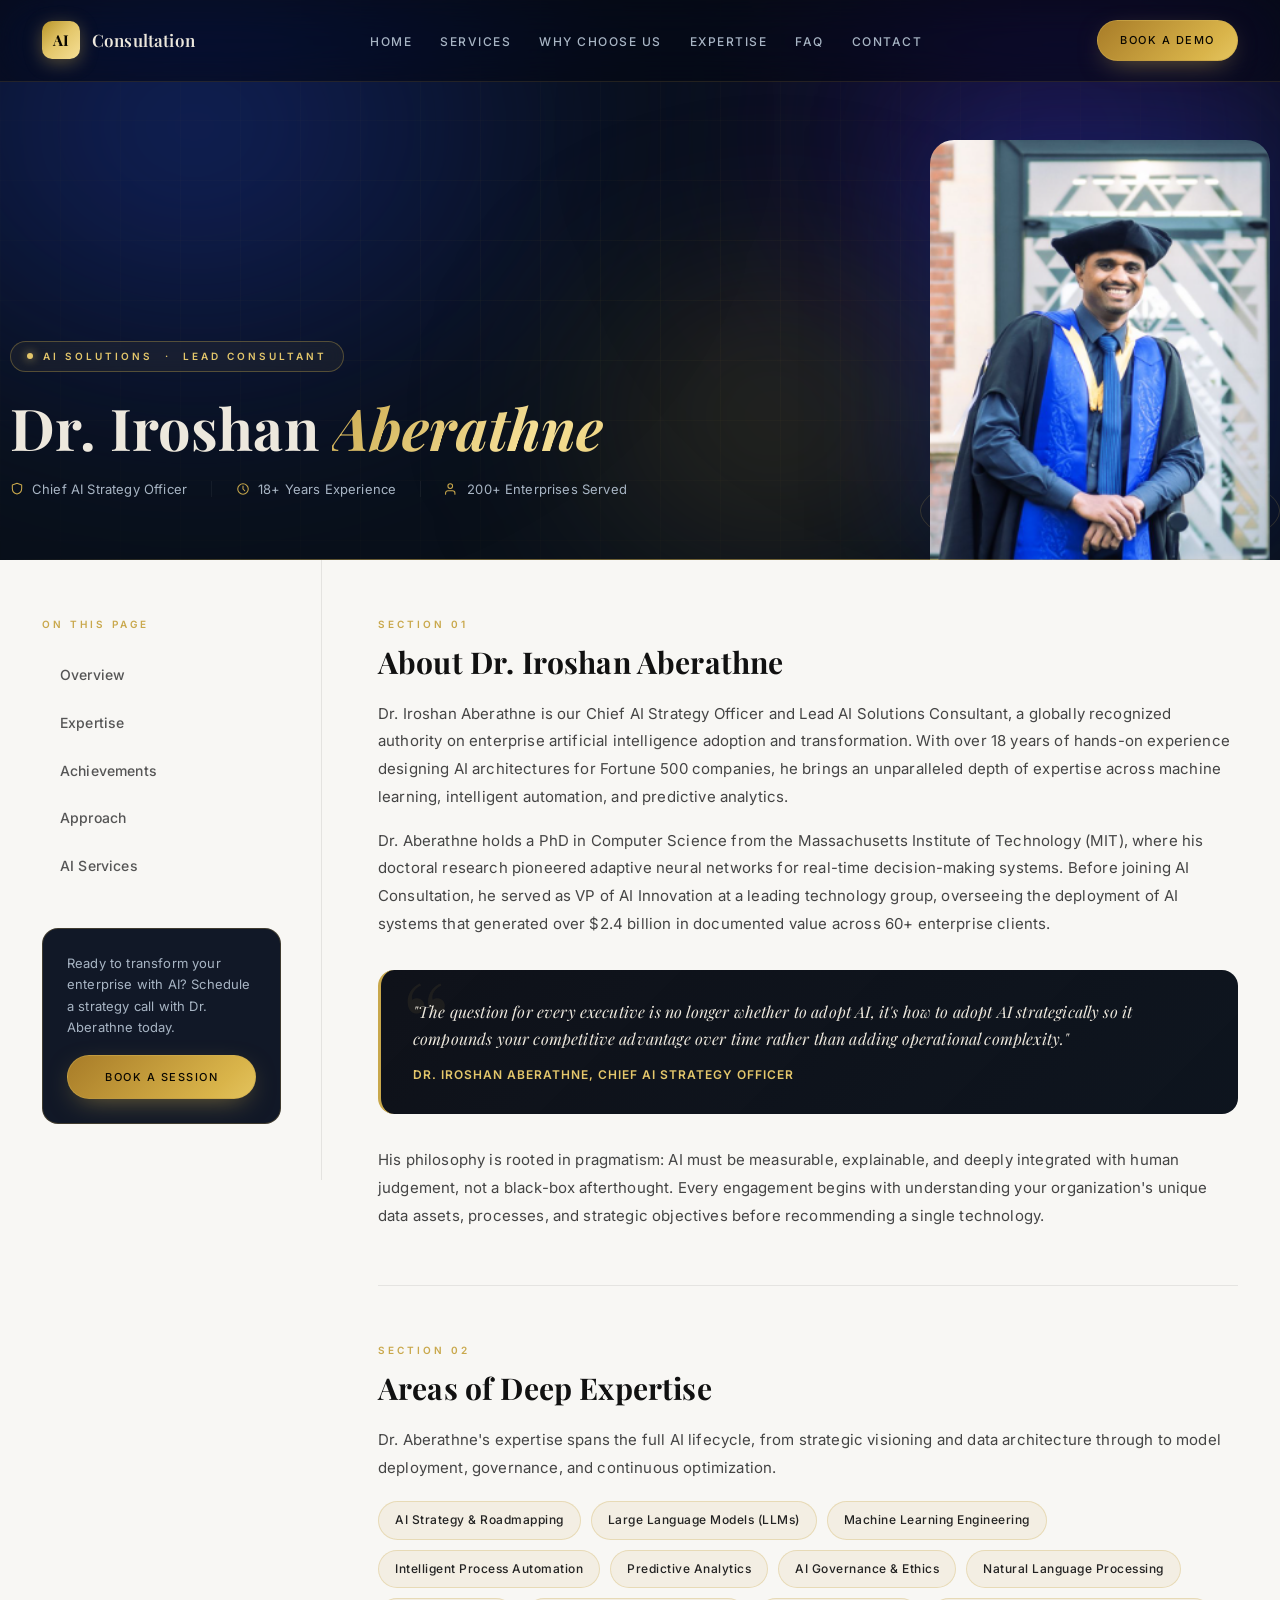
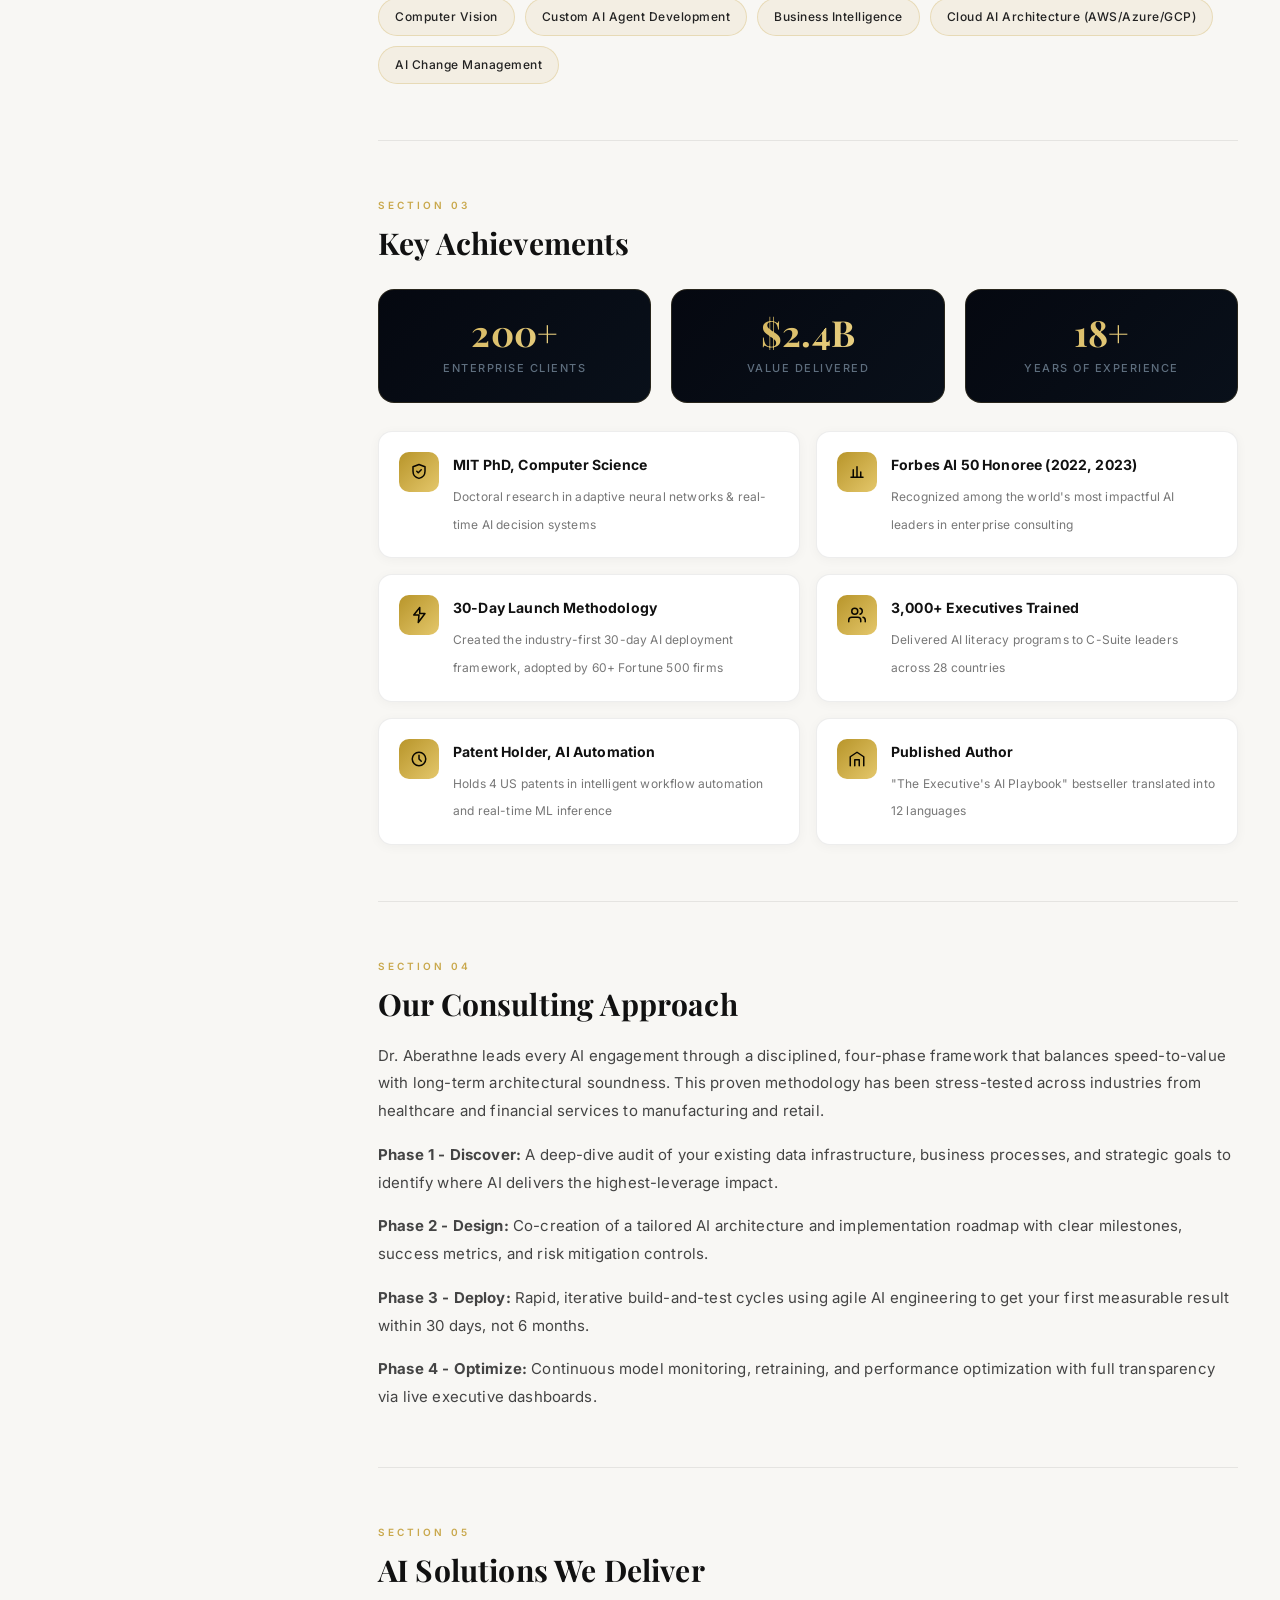
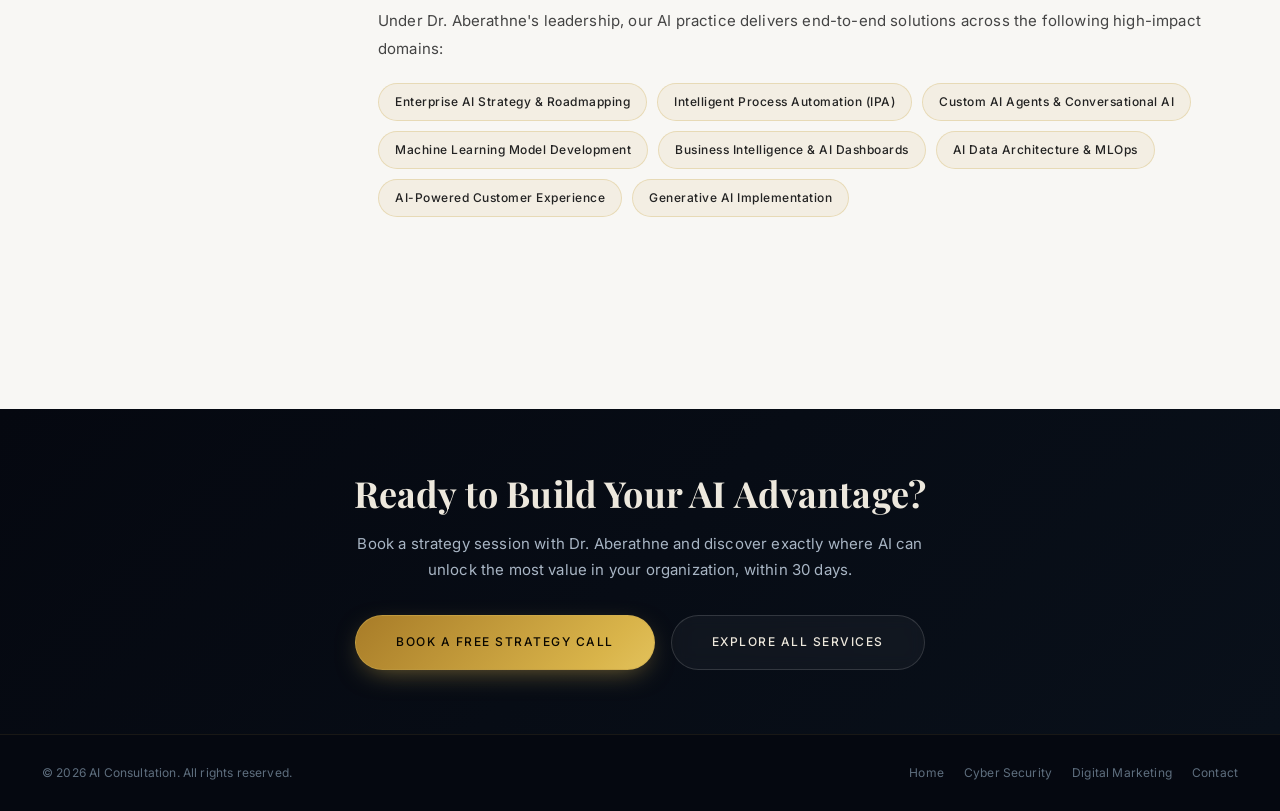
==== about-ai.html @ af915455 "Consultation Site commits" ====
<!DOCTYPE html>
<html lang="en">
<head>
<meta charset="UTF-8">
<meta name="viewport" content="width=device-width, initial-scale=1.0">
<title>Dr. Iroshan Aberathne, AI Solutions Consultant | AI Consultation</title>
<meta name="description" content="Meet Dr. Iroshan Aberathne, our Lead AI Strategy Consultant with 18+ years designing enterprise AI systems for Fortune 500 companies.">
<link rel="preconnect" href="https://fonts.googleapis.com">
<link rel="preconnect" href="https://fonts.gstatic.com" crossorigin>
<link href="https://fonts.googleapis.com/css2?family=Inter:wght@300;400;500;600;700&family=Playfair+Display:ital,wght@0,400;0,600;0,700;1,400;1,600&display=swap" rel="stylesheet">
<link rel="stylesheet" href="about.css">
</head>
<body>

<!-- ===================== HEADER ===================== -->
<header class="site-header" id="siteHeader">
  <div class="header-inner container">
    <a href="index.html" class="logo">
      <span class="logo-mark">AI</span>
      <span class="logo-text">Consultation</span>
    </a>
    <nav class="main-nav" id="mainNav">
      <ul>
        <li><a href="index.html#home">Home</a></li>
        <li><a href="index.html#services">Services</a></li>
        <li><a href="index.html#why-us">Why Choose Us</a></li>
        <li><a href="index.html#expertise">Expertise</a></li>
        <li><a href="index.html#faq">FAQ</a></li>
        <li><a href="index.html#contact">Contact</a></li>
      </ul>
    </nav>
    <a href="index.html#book-demo" class="btn btn-gold">Book a Demo</a>
    <button class="menu-toggle" id="menuToggle" aria-label="Open menu" aria-expanded="false">
      <span></span><span></span><span></span>
    </button>
  </div>
</header>

<!-- mobile nav -->
<div class="mobile-nav" id="mobileNav">
  <ul>
    <li><a href="index.html#home">Home</a></li>
    <li><a href="index.html#services">Services</a></li>
    <li><a href="index.html#why-us">Why Choose Us</a></li>
    <li><a href="index.html#expertise">Expertise</a></li>
    <li><a href="index.html#faq">FAQ</a></li>
    <li><a href="index.html#contact">Contact</a></li>
  </ul>
  <a href="index.html#book-demo" class="btn btn-gold">Book a Demo</a>
</div>

<!-- ===================== ABOUT HERO ===================== -->
<section class="about-hero" id="top">
  <!-- Aurora background -->
  <div class="about-aurora-layer" aria-hidden="true">
    <div class="about-aurora-blob about-aurora-blob-1"></div>
    <div class="about-aurora-blob about-aurora-blob-2"></div>
    <div class="about-aurora-blob about-aurora-blob-3"></div>
  </div>
  <div class="about-hero-grid" aria-hidden="true"></div>

  <div class="container about-hero-inner">
    <!-- Left: text content -->
    <div class="about-hero-content" data-reveal="fade-up">
      <div class="about-eyebrow">
        <span class="about-eyebrow-dot"></span>
        <span>AI Solutions &nbsp;·&nbsp; Lead Consultant</span>
      </div>
      <h1 class="about-hero-title">
        Dr. Iroshan <em>Aberathne</em>
      </h1>
      <div class="about-hero-meta">
        <div class="about-hero-meta-item">
          <svg viewBox="0 0 24 24"><path d="M12 2 4 5v6c0 5 3.5 8.5 8 9.5 4.5-1 8-4.5 8-9.5V5l-8-3z"/></svg>
          <span>Chief AI Strategy Officer</span>
        </div>
        <div class="about-hero-meta-sep"></div>
        <div class="about-hero-meta-item">
          <svg viewBox="0 0 24 24"><circle cx="12" cy="12" r="9"/><path d="M12 7v5l3 3"/></svg>
          <span>18+ Years Experience</span>
        </div>
        <div class="about-hero-meta-sep"></div>
        <div class="about-hero-meta-item">
          <svg viewBox="0 0 24 24"><path d="M17 21v-2a4 4 0 0 0-4-4H5a4 4 0 0 0-4 4v2"/><circle cx="9" cy="7" r="4"/></svg>
          <span>200+ Enterprises Served</span>
        </div>
      </div>
    </div>

    <!-- Right: consultant portrait -->
    <div class="about-hero-portrait-wrap" data-reveal="fade-left" style="--reveal-delay:0.15s">
      <div class="about-portrait-glow"></div>
      <div class="about-portrait-ring"></div>
      <img
        src="images/consultant-ai.png"
        alt="Dr. Iroshan Aberathne — AI Solutions Consultant"
        class="about-hero-portrait"
      >
    </div>
  </div>
</section>

<!-- ===================== ABOUT BODY ===================== -->
<div class="about-body">
  <div class="about-layout container">

    <!-- Sidebar -->
    <aside class="about-sidebar">
      <p class="about-sidebar-label">On This Page</p>
      <nav class="about-sidebar-nav" aria-label="Page sections">
        <a href="#about-overview" class="about-sidebar-link active" id="nav-overview">Overview</a>
        <a href="#about-expertise" class="about-sidebar-link" id="nav-expertise">Expertise</a>
        <a href="#about-achievements" class="about-sidebar-link" id="nav-achievements">Achievements</a>
        <a href="#about-approach" class="about-sidebar-link" id="nav-approach">Approach</a>
        <a href="#about-services" class="about-sidebar-link" id="nav-services">AI Services</a>
      </nav>
      <div class="sidebar-cta-card">
        <p>Ready to transform your enterprise with AI? Schedule a strategy call with Dr. Aberathne today.</p>
        <a href="index.html#book-demo" class="btn btn-gold">Book a Session</a>
      </div>
    </aside>

    <!-- Main Content -->
    <main class="about-main">

      <!-- Overview -->
      <section class="about-section" id="about-overview">
        <p class="about-section-num">Section 01</p>
        <h2 class="about-section-title">About Dr. Iroshan Aberathne</h2>
        <div class="about-section-body">
          <p>Dr. Iroshan Aberathne is our Chief AI Strategy Officer and Lead AI Solutions Consultant, a globally recognized authority on enterprise artificial intelligence adoption and transformation. With over 18 years of hands-on experience designing AI architectures for Fortune 500 companies, he brings an unparalleled depth of expertise across machine learning, intelligent automation, and predictive analytics.</p>
          <p>Dr. Aberathne holds a PhD in Computer Science from the Massachusetts Institute of Technology (MIT), where his doctoral research pioneered adaptive neural networks for real-time decision-making systems. Before joining AI Consultation, he served as VP of AI Innovation at a leading technology group, overseeing the deployment of AI systems that generated over $2.4 billion in documented value across 60+ enterprise clients.</p>

          <div class="about-quote">
            <p>"The question for every executive is no longer whether to adopt AI, it's how to adopt AI strategically so it compounds your competitive advantage over time rather than adding operational complexity."</p>
            <cite>Dr. Iroshan Aberathne, Chief AI Strategy Officer</cite>
          </div>

          <p>His philosophy is rooted in pragmatism: AI must be measurable, explainable, and deeply integrated with human judgement, not a black-box afterthought. Every engagement begins with understanding your organization's unique data assets, processes, and strategic objectives before recommending a single technology.</p>
        </div>
      </section>

      <!-- Expertise -->
      <section class="about-section" id="about-expertise">
        <p class="about-section-num">Section 02</p>
        <h2 class="about-section-title">Areas of Deep Expertise</h2>
        <div class="about-section-body">
          <p>Dr. Aberathne's expertise spans the full AI lifecycle, from strategic visioning and data architecture through to model deployment, governance, and continuous optimization.</p>
          <div class="expertise-tags">
            <span class="expertise-tag">AI Strategy & Roadmapping</span>
            <span class="expertise-tag">Large Language Models (LLMs)</span>
            <span class="expertise-tag">Machine Learning Engineering</span>
            <span class="expertise-tag">Intelligent Process Automation</span>
            <span class="expertise-tag">Predictive Analytics</span>
            <span class="expertise-tag">AI Governance & Ethics</span>
            <span class="expertise-tag">Natural Language Processing</span>
            <span class="expertise-tag">Computer Vision</span>
            <span class="expertise-tag">Custom AI Agent Development</span>
            <span class="expertise-tag">Business Intelligence</span>
            <span class="expertise-tag">Cloud AI Architecture (AWS/Azure/GCP)</span>
            <span class="expertise-tag">AI Change Management</span>
          </div>
        </div>
      </section>

      <!-- Achievements -->
      <section class="about-section" id="about-achievements">
        <p class="about-section-num">Section 03</p>
        <h2 class="about-section-title">Key Achievements</h2>
        <div class="about-section-body">

          <div class="about-stats-row">
            <div class="about-stat-card">
              <div class="about-stat-num">200+</div>
              <div class="about-stat-label">Enterprise Clients</div>
            </div>
            <div class="about-stat-card">
              <div class="about-stat-num">$2.4B</div>
              <div class="about-stat-label">Value Delivered</div>
            </div>
            <div class="about-stat-card">
              <div class="about-stat-num">18+</div>
              <div class="about-stat-label">Years of Experience</div>
            </div>
          </div>

          <div class="achievements-list">
            <div class="achievement-item">
              <div class="achievement-icon">
                <svg viewBox="0 0 24 24"><path d="M12 2 4 5v6c0 5 3.5 8.5 8 9.5 4.5-1 8-4.5 8-9.5V5l-8-3z"/><path d="m9 11 2 2 4-4" stroke-linecap="round" stroke-linejoin="round"/></svg>
              </div>
              <div class="achievement-text">
                <strong>MIT PhD, Computer Science</strong>
                <span>Doctoral research in adaptive neural networks & real-time AI decision systems</span>
              </div>
            </div>
            <div class="achievement-item">
              <div class="achievement-icon">
                <svg viewBox="0 0 24 24"><path d="M4 19h16M7 19V9m5 10V5m5 14v-7"/></svg>
              </div>
              <div class="achievement-text">
                <strong>Forbes AI 50 Honoree (2022, 2023)</strong>
                <span>Recognized among the world's most impactful AI leaders in enterprise consulting</span>
              </div>
            </div>
            <div class="achievement-item">
              <div class="achievement-icon">
                <svg viewBox="0 0 24 24"><path d="m13 2-8 10h7l-1 10 9-12h-7z"/></svg>
              </div>
              <div class="achievement-text">
                <strong>30-Day Launch Methodology</strong>
                <span>Created the industry-first 30-day AI deployment framework, adopted by 60+ Fortune 500 firms</span>
              </div>
            </div>
            <div class="achievement-item">
              <div class="achievement-icon">
                <svg viewBox="0 0 24 24"><path d="M17 21v-2a4 4 0 0 0-4-4H5a4 4 0 0 0-4 4v2"/><circle cx="9" cy="7" r="4"/><path d="M23 21v-2a4 4 0 0 0-3-3.87M16 3.13a4 4 0 0 1 0 7.75"/></svg>
              </div>
              <div class="achievement-text">
                <strong>3,000+ Executives Trained</strong>
                <span>Delivered AI literacy programs to C-Suite leaders across 28 countries</span>
              </div>
            </div>
            <div class="achievement-item">
              <div class="achievement-icon">
                <svg viewBox="0 0 24 24"><circle cx="12" cy="12" r="9"/><path d="M12 7v5l3 3"/></svg>
              </div>
              <div class="achievement-text">
                <strong>Patent Holder, AI Automation</strong>
                <span>Holds 4 US patents in intelligent workflow automation and real-time ML inference</span>
              </div>
            </div>
            <div class="achievement-item">
              <div class="achievement-icon">
                <svg viewBox="0 0 24 24"><path d="M3 21V9l9-6 9 6v12"/><path d="M9 21v-8h6v8"/></svg>
              </div>
              <div class="achievement-text">
                <strong>Published Author</strong>
                <span>"The Executive's AI Playbook" bestseller translated into 12 languages</span>
              </div>
            </div>
          </div>
        </div>
      </section>

      <!-- Approach -->
      <section class="about-section" id="about-approach">
        <p class="about-section-num">Section 04</p>
        <h2 class="about-section-title">Our Consulting Approach</h2>
        <div class="about-section-body">
          <p>Dr. Aberathne leads every AI engagement through a disciplined, four-phase framework that balances speed-to-value with long-term architectural soundness. This proven methodology has been stress-tested across industries from healthcare and financial services to manufacturing and retail.</p>
          <p><strong>Phase 1 - Discover:</strong> A deep-dive audit of your existing data infrastructure, business processes, and strategic goals to identify where AI delivers the highest-leverage impact.</p>
          <p><strong>Phase 2 - Design:</strong> Co-creation of a tailored AI architecture and implementation roadmap with clear milestones, success metrics, and risk mitigation controls.</p>
          <p><strong>Phase 3 - Deploy:</strong> Rapid, iterative build-and-test cycles using agile AI engineering to get your first measurable result within 30 days, not 6 months.</p>
          <p><strong>Phase 4 - Optimize:</strong> Continuous model monitoring, retraining, and performance optimization with full transparency via live executive dashboards.</p>
        </div>
      </section>

      <!-- AI Services -->
      <section class="about-section" id="about-services">
        <p class="about-section-num">Section 05</p>
        <h2 class="about-section-title">AI Solutions We Deliver</h2>
        <div class="about-section-body">
          <p>Under Dr. Aberathne's leadership, our AI practice delivers end-to-end solutions across the following high-impact domains:</p>
          <div class="expertise-tags">
            <span class="expertise-tag">Enterprise AI Strategy & Roadmapping</span>
            <span class="expertise-tag">Intelligent Process Automation (IPA)</span>
            <span class="expertise-tag">Custom AI Agents & Conversational AI</span>
            <span class="expertise-tag">Machine Learning Model Development</span>
            <span class="expertise-tag">Business Intelligence & AI Dashboards</span>
            <span class="expertise-tag">AI Data Architecture & MLOps</span>
            <span class="expertise-tag">AI-Powered Customer Experience</span>
            <span class="expertise-tag">Generative AI Implementation</span>
          </div>
        </div>
      </section>

    </main>
  </div>
</div>

<!-- ===================== CTA ===================== -->
<div class="about-cta-section">
  <div class="about-cta-inner">
    <h2>Ready to Build Your AI Advantage?</h2>
    <p>Book a strategy session with Dr. Aberathne and discover exactly where AI can unlock the most value in your organization, within 30 days.</p>
    <div class="about-cta-btns">
      <a href="index.html#book-demo" class="btn btn-gold btn-lg">Book a Free Strategy Call</a>
      <a href="index.html#services" class="btn btn-ghost btn-lg">Explore All Services</a>
    </div>
  </div>
</div>

<!-- ===================== FOOTER ===================== -->
<footer class="about-footer">
  <div class="container about-footer-inner">
    <p>&copy; <span id="year"></span> AI Consultation. All rights reserved.</p>
    <div class="about-footer-links">
      <a href="index.html">Home</a>
      <a href="about-cyber.html">Cyber Security</a>
      <a href="about-marketing.html">Digital Marketing</a>
      <a href="index.html#contact">Contact</a>
    </div>
  </div>
</footer>

<script>
  document.getElementById('year').textContent = new Date().getFullYear();

  // Sticky header
  const header = document.getElementById('siteHeader');
  window.addEventListener('scroll', () => {
    header.classList.toggle('scrolled', window.scrollY > 40);
  }, { passive: true });

  // Mobile menu
  const menuToggle = document.getElementById('menuToggle');
  const mobileNav = document.getElementById('mobileNav');
  menuToggle.addEventListener('click', () => {
    const isOpen = mobileNav.classList.toggle('open');
    menuToggle.classList.toggle('active', isOpen);
    menuToggle.setAttribute('aria-expanded', String(isOpen));
    document.body.style.overflow = isOpen ? 'hidden' : '';
  });
  mobileNav.querySelectorAll('a').forEach(link => link.addEventListener('click', () => {
    mobileNav.classList.remove('open');
    menuToggle.classList.remove('active');
    document.body.style.overflow = '';
  }));

  // Scroll reveal
  const revealEls = document.querySelectorAll('[data-reveal]');
  if ('IntersectionObserver' in window) {
    const obs = new IntersectionObserver(entries => {
      entries.forEach(e => { if (e.isIntersecting) { e.target.classList.add('revealed'); obs.unobserve(e.target); } });
    }, { threshold: 0.12, rootMargin: '0px 0px -50px 0px' });
    revealEls.forEach(el => obs.observe(el));
  } else {
    revealEls.forEach(el => el.classList.add('revealed'));
  }

  // Active sidebar link on scroll
  const sections = document.querySelectorAll('.about-section[id]');
  const navLinks = document.querySelectorAll('.about-sidebar-link');
  const activateLink = () => {
    let current = '';
    sections.forEach(s => {
      if (window.scrollY >= s.offsetTop - 200) current = s.id;
    });
    navLinks.forEach(l => {
      l.classList.toggle('active', l.getAttribute('href') === '#' + current);
    });
  };
  window.addEventListener('scroll', activateLink, { passive: true });
</script>
</body>
</html>
---- about.css ----
/* =================================================================
   AI CONSULTATION — ABOUT / CONSULTANT PAGES STYLESHEET
   Dark Navy · Gold · Premium
   ================================================================= */

@import url('https://fonts.googleapis.com/css2?family=Inter:wght@300;400;500;600;700&family=Playfair+Display:ital,wght@0,400;0,600;0,700;1,400;1,600&display=swap');

:root {
  --bg-primary:    #050810;
  --bg-secondary:  #09101a;
  --bg-glass:      #0d1829;
  --gold:          #c9a84c;
  --gold-light:    #e4c76b;
  --gold-hover:    #f5df96;
  --gold-dim:      rgba(201,168,76,0.18);
  --gold-muted:    rgba(201,168,76,0.08);
  --text-white:    #f4efe6;
  --text-ivory:    #ede8dd;
  --text-secondary:#a8b5c4;
  --text-muted:    #5e6e7e;
  --border-gold:   rgba(201,168,76,0.20);
  --border-gold-strong: rgba(201,168,76,0.45);
  --divider:       rgba(255,255,255,0.05);
  --glass-bg:      rgba(10,18,34,0.75);
  --glass-border:  rgba(255,255,255,0.07);
  --font-heading:  'Playfair Display', Georgia, serif;
  --font-body:     'Inter', 'Segoe UI', Arial, sans-serif;
  --ease:          cubic-bezier(.22,1,.36,1);
  --container:     1260px;
  --radius-lg:     24px;
  --radius-md:     16px;
  --radius-sm:     10px;
}

*, *::before, *::after { box-sizing: border-box; }
html { scroll-behavior: smooth; }
body {
  margin: 0;
  background: var(--bg-primary);
  color: var(--text-white);
  font-family: var(--font-body);
  font-weight: 400;
  line-height: 1.7;
  -webkit-font-smoothing: antialiased;
  overflow-x: hidden;
  letter-spacing: 0.01em;
}
img { display: block; max-width: 100%; }
a { color: inherit; text-decoration: none; }
ul { list-style: none; margin: 0; padding: 0; }
button { font-family: var(--font-body); cursor: pointer; background: none; border: none; color: inherit; }
h1,h2,h3,h4 { font-family: var(--font-heading); margin: 0; font-weight: 700; line-height: 1.15; }
p { margin: 0; }
:focus-visible { outline: 2px solid var(--gold); outline-offset: 3px; }

.container {
  width: 100%;
  max-width: var(--container);
  margin: 0 auto;
  padding: 0 32px;
}

/* =====================================================================
   HEADER
   ===================================================================== */
.site-header {
  position: fixed;
  top: 0; left: 0; right: 0;
  z-index: 1000;
  padding: 20px 0;
  background: rgba(5,8,16,0.6);
  backdrop-filter: blur(24px) saturate(150%);
  -webkit-backdrop-filter: blur(24px) saturate(150%);
  border-bottom: 1px solid rgba(201,168,76,0.15);
  transition: all .4s var(--ease);
}
.site-header.scrolled {
  padding: 14px 0;
  background: rgba(5,8,16,0.85);
  border-bottom-color: rgba(201,168,76,0.3);
  box-shadow: 0 8px 36px -18px rgba(0,0,0,0.8);
}
.header-inner {
  display: flex;
  align-items: center;
  justify-content: space-between;
  gap: 24px;
}
.logo { display: flex; align-items: center; gap: 12px; }
.logo-mark {
  width: 38px; height: 38px;
  display: flex; align-items: center; justify-content: center;
  border-radius: 10px;
  background: linear-gradient(135deg, #b8952a 0%, #e4c76b 50%, #f5df96 100%);
  color: #0a0700;
  font-family: var(--font-heading);
  font-weight: 700;
  font-size: 15px;
  flex-shrink: 0;
  box-shadow: 0 4px 18px rgba(201,168,76,0.4);
}
.logo-text {
  font-family: var(--font-heading);
  font-size: 17px;
  font-weight: 600;
  color: var(--text-ivory);
}
.main-nav ul { display: flex; gap: 28px; }
.main-nav a {
  font-size: 12px;
  letter-spacing: 1.5px;
  text-transform: uppercase;
  color: var(--text-secondary);
  position: relative;
  padding-bottom: 4px;
  transition: color .3s var(--ease);
  font-weight: 500;
}
.main-nav a::after {
  content: "";
  position: absolute; left: 0; bottom: 0;
  width: 0; height: 1px;
  background: var(--gold-light);
  transition: width .4s var(--ease);
}
.main-nav a:hover { color: var(--text-ivory); }
.main-nav a:hover::after { width: 100%; }

.btn {
  display: inline-flex;
  align-items: center;
  gap: 8px;
  padding: 10px 22px;
  border-radius: 999px;
  font-weight: 500;
  font-size: 11px;
  letter-spacing: 1.5px;
  text-transform: uppercase;
  font-family: var(--font-body);
  transition: transform .3s var(--ease), box-shadow .3s var(--ease), background .3s var(--ease);
  white-space: nowrap;
}
.btn-gold {
  background: linear-gradient(135deg, #a87c28 0%, #d9b44a 40%, #f2d878 65%, #c49830 100%);
  background-size: 220% auto;
  color: #0a0700;
  box-shadow: 0 8px 28px -10px rgba(201,168,76,.65);
  border: 1px solid rgba(201,168,76,0.5);
}
.btn-gold:hover {
  transform: translateY(-2px) scale(1.02);
  box-shadow: 0 16px 38px -14px rgba(201,168,76,.8);
  background-position: right center;
}
.btn-ghost {
  background: rgba(255,255,255,0.04);
  color: var(--text-ivory);
  border: 1px solid rgba(255,255,255,.14);
  backdrop-filter: blur(8px);
}
.btn-ghost:hover {
  border-color: var(--border-gold-strong);
  color: var(--gold-light);
  transform: translateY(-2px);
}

.menu-toggle {
  display: none;
  flex-direction: column;
  gap: 5px;
  padding: 6px;
}
.menu-toggle span {
  width: 22px; height: 1.5px;
  background: var(--text-ivory);
  transition: transform .3s var(--ease), opacity .3s var(--ease);
}
.menu-toggle.active span:nth-child(1) { transform: translateY(6.5px) rotate(45deg); }
.menu-toggle.active span:nth-child(2) { opacity: 0; }
.menu-toggle.active span:nth-child(3) { transform: translateY(-6.5px) rotate(-45deg); }

.mobile-nav {
  position: fixed; inset: 0;
  background: rgba(5,8,16,0.97);
  backdrop-filter: blur(24px);
  z-index: 999;
  display: flex; flex-direction: column;
  align-items: center; justify-content: center;
  gap: 48px;
  transform: translateY(-100%);
  opacity: 0;
  transition: transform .5s var(--ease), opacity .4s var(--ease);
  pointer-events: none;
}
.mobile-nav.open { transform: translateY(0); opacity: 1; pointer-events: auto; }
.mobile-nav ul { display: flex; flex-direction: column; align-items: center; gap: 28px; }
.mobile-nav a { font-size: 22px; font-family: var(--font-heading); color: var(--text-ivory); }

/* =====================================================================
   ABOUT HERO
   ===================================================================== */
.about-hero {
  position: relative;
  min-height: 520px;
  display: flex;
  align-items: flex-end;
  padding: 0;
  overflow: hidden;
  background: var(--bg-secondary);
}

/* Aurora layer */
.about-aurora-layer {
  position: absolute;
  inset: 0;
  pointer-events: none;
  z-index: 0;
}
.about-aurora-blob {
  position: absolute;
  border-radius: 50%;
  pointer-events: none;
  will-change: transform;
}
.about-aurora-blob-1 {
  width: 900px; height: 700px;
  top: -40%; left: -20%;
  background: radial-gradient(ellipse at center,
    rgba(30, 60, 180, 0.45) 0%,
    rgba(20, 40, 140, 0.25) 40%,
    transparent 75%);
  filter: blur(80px);
  animation: aboutAurora1 18s ease-in-out infinite;
}
.about-aurora-blob-2 {
  width: 700px; height: 600px;
  top: -30%; right: -10%;
  background: radial-gradient(ellipse at center,
    rgba(80, 30, 180, 0.35) 0%,
    rgba(50, 15, 140, 0.18) 45%,
    transparent 80%);
  filter: blur(90px);
  animation: aboutAurora2 24s ease-in-out infinite 4s;
}
.about-aurora-blob-3 {
  width: 500px; height: 400px;
  bottom: -10%; right: 20%;
  background: radial-gradient(ellipse at center,
    rgba(201, 168, 76, 0.20) 0%,
    rgba(180, 140, 50, 0.08) 50%,
    transparent 80%);
  filter: blur(80px);
  animation: aboutAurora1 30s ease-in-out infinite 8s;
}
@keyframes aboutAurora1 {
  0%,100% { transform: translate(0, 0) scale(1); }
  50%     { transform: translate(40px, 30px) scale(1.07); }
}
@keyframes aboutAurora2 {
  0%,100% { transform: translate(0, 0) scale(1); }
  50%     { transform: translate(-50px, 40px) scale(1.05); }
}

/* Grid overlay */
.about-hero-grid {
  position: absolute; inset: 0;
  background-image:
    linear-gradient(rgba(201,168,76,0.04) 1px, transparent 1px),
    linear-gradient(90deg, rgba(201,168,76,0.04) 1px, transparent 1px);
  background-size: 60px 60px;
  pointer-events: none; z-index: 1;
  mask-image: radial-gradient(ellipse 100% 100% at 50% 50%, black 10%, transparent 80%);
}

/* Bottom gold line */
.about-hero::after {
  content: "";
  position: absolute; bottom: 0; left: 0; right: 0;
  height: 1px;
  background: linear-gradient(90deg, transparent, rgba(201,168,76,0.5) 30%, rgba(201,168,76,0.5) 70%, transparent);
  z-index: 10;
}

.about-hero-inner {
  position: relative;
  z-index: 5;
  width: 100%;
  display: grid;
  grid-template-columns: 1fr auto;
  align-items: flex-end;
  gap: 60px;
  padding: 140px 0 0;
}

.about-hero-content {
  padding-bottom: 60px;
}

.about-eyebrow {
  display: inline-flex;
  align-items: center;
  gap: 10px;
  padding: 6px 16px;
  border-radius: 999px;
  border: 1px solid rgba(201,168,76,0.35);
  background: rgba(201,168,76,0.07);
  backdrop-filter: blur(10px);
  font-size: 10px;
  letter-spacing: 3px;
  text-transform: uppercase;
  color: var(--gold-light);
  font-weight: 600;
  margin-bottom: 24px;
}
.about-eyebrow-dot {
  width: 6px; height: 6px;
  border-radius: 50%;
  background: var(--gold-light);
  box-shadow: 0 0 10px rgba(228,199,107,0.9);
  animation: pulseDot 2s ease-in-out infinite;
}
@keyframes pulseDot {
  0%,100% { box-shadow: 0 0 6px rgba(228,199,107,0.7); }
  50%     { box-shadow: 0 0 18px rgba(228,199,107,1); }
}

.about-hero-title {
  font-size: clamp(36px, 4.5vw, 60px);
  line-height: 1.08;
  color: var(--text-ivory);
  margin-bottom: 20px;
}
.about-hero-title em {
  font-style: italic;
  background: linear-gradient(135deg, #c9a84c 0%, #f5df96 40%, #e4c76b 70%, #a87c28 100%);
  background-size: 200% auto;
  -webkit-background-clip: text;
  background-clip: text;
  color: transparent;
  animation: shimmerText 5s linear infinite;
}
@keyframes shimmerText {
  0%  { background-position: 0% center; }
  100%{ background-position: 200% center; }
}

.about-hero-meta {
  display: flex;
  align-items: center;
  gap: 24px;
  flex-wrap: wrap;
}
.about-hero-meta-item {
  display: flex;
  align-items: center;
  gap: 8px;
  font-size: 13px;
  color: var(--text-secondary);
}
.about-hero-meta-item svg {
  width: 14px; height: 14px;
  stroke: var(--gold);
  fill: none;
  stroke-width: 1.8;
  stroke-linecap: round;
  stroke-linejoin: round;
  flex-shrink: 0;
}
.about-hero-meta-sep {
  width: 1px; height: 16px;
  background: var(--divider);
}

/* Consultant portrait container in hero */
.about-hero-portrait-wrap {
  position: relative;
  align-self: flex-end;
  flex-shrink: 0;
}
.about-hero-portrait {
  width: 340px;
  height: 420px;
  object-fit: cover;
  object-position: top center;
  display: block;
  border-radius: 24px 24px 0 0;
  position: relative;
  z-index: 2;
  filter: drop-shadow(0 -20px 60px rgba(30,60,180,0.3));
}
.about-portrait-glow {
  position: absolute;
  bottom: 0; left: 50%;
  transform: translateX(-50%);
  width: 280px; height: 200px;
  background: radial-gradient(ellipse at bottom, rgba(201,168,76,0.25) 0%, transparent 70%);
  filter: blur(30px);
  z-index: 1;
}
.about-portrait-ring {
  position: absolute;
  bottom: -1px; left: 50%;
  transform: translateX(-50%);
  width: 360px; height: 100px;
  border: 1px solid rgba(201,168,76,0.2);
  border-radius: 50%;
  z-index: 0;
}

/* =====================================================================
   ABOUT BODY — SIDEBAR + CONTENT LAYOUT
   ===================================================================== */
.about-body {
  background: #f8f7f4;
  min-height: 60vh;
}

.about-layout {
  display: grid;
  grid-template-columns: 280px 1fr;
  gap: 0;
  max-width: var(--container);
  margin: 0 auto;
  padding: 0 32px;
}

/* Sidebar */
.about-sidebar {
  padding: 56px 40px 56px 0;
  border-right: 1px solid rgba(0,0,0,0.08);
  position: sticky;
  top: 80px;
  align-self: start;
}
.about-sidebar-label {
  font-size: 10px;
  letter-spacing: 3px;
  text-transform: uppercase;
  color: var(--gold);
  font-weight: 600;
  margin-bottom: 20px;
  font-family: var(--font-body);
}
.about-sidebar-nav {
  display: flex;
  flex-direction: column;
  gap: 4px;
}
.about-sidebar-link {
  display: block;
  padding: 10px 16px;
  border-radius: 8px;
  font-size: 14px;
  color: #555;
  font-family: var(--font-body);
  font-weight: 500;
  transition: all .25s ease;
  border-left: 2px solid transparent;
}
.about-sidebar-link:hover {
  color: #111;
  background: rgba(0,0,0,0.04);
  border-left-color: var(--gold);
}
.about-sidebar-link.active {
  color: #111;
  background: rgba(201,168,76,0.08);
  border-left-color: var(--gold);
  font-weight: 600;
}

/* Sidebar CTA card */
.sidebar-cta-card {
  margin-top: 40px;
  padding: 24px;
  background: #111827;
  border-radius: 16px;
  border: 1px solid rgba(201,168,76,0.25);
}
.sidebar-cta-card p {
  font-size: 13px;
  color: #a8b5c4;
  margin-bottom: 16px;
  line-height: 1.65;
  font-family: var(--font-body);
}
.sidebar-cta-card .btn-gold {
  width: 100%;
  justify-content: center;
  padding: 12px 20px;
  font-size: 11px;
}

/* Main content */
.about-main {
  padding: 56px 0 80px 56px;
}

/* Section */
.about-section {
  padding-bottom: 56px;
  margin-bottom: 56px;
  border-bottom: 1px solid rgba(0,0,0,0.08);
}
.about-section:last-child {
  border-bottom: none;
}
.about-section-num {
  font-size: 10px;
  letter-spacing: 3px;
  text-transform: uppercase;
  color: var(--gold);
  font-weight: 600;
  margin-bottom: 12px;
  font-family: var(--font-body);
}
.about-section-title {
  font-size: clamp(22px, 2.5vw, 30px);
  color: #111;
  margin-bottom: 20px;
  font-family: var(--font-heading);
  font-weight: 700;
  line-height: 1.15;
}
.about-section-body {
  color: #444;
  font-size: 15px;
  line-height: 1.85;
  font-family: var(--font-body);
}
.about-section-body p + p { margin-top: 16px; }
.about-section-body a {
  color: var(--gold);
  text-decoration: underline;
  text-decoration-color: rgba(201,168,76,0.4);
}
.about-section-body a:hover {
  color: #a87c28;
}

/* Highlight quote */
.about-quote {
  margin: 32px 0;
  padding: 28px 32px;
  background: linear-gradient(135deg, rgba(5,8,16,0.96), rgba(9,16,26,0.98));
  border-radius: 16px;
  border-left: 3px solid var(--gold);
  position: relative;
  overflow: hidden;
}
.about-quote::before {
  content: "\201C";
  position: absolute;
  top: -10px; left: 20px;
  font-size: 120px;
  color: rgba(201,168,76,0.08);
  font-family: var(--font-heading);
  line-height: 1;
}
.about-quote p {
  font-size: 16px;
  font-style: italic;
  color: var(--text-ivory);
  font-family: var(--font-heading);
  line-height: 1.7;
  position: relative;
  z-index: 1;
}
.about-quote cite {
  display: block;
  margin-top: 12px;
  font-size: 12px;
  color: var(--gold-light);
  font-style: normal;
  font-weight: 600;
  letter-spacing: 1px;
  text-transform: uppercase;
  position: relative; z-index: 1;
}

/* Expertise tags */
.expertise-tags {
  display: flex;
  flex-wrap: wrap;
  gap: 10px;
  margin-top: 20px;
}
.expertise-tag {
  padding: 7px 16px;
  border-radius: 999px;
  font-size: 12px;
  font-weight: 500;
  letter-spacing: 0.5px;
  background: rgba(201,168,76,0.1);
  border: 1px solid rgba(201,168,76,0.3);
  color: #222;
  font-family: var(--font-body);
  transition: all .25s ease;
}
.expertise-tag:hover {
  background: rgba(201,168,76,0.18);
  border-color: rgba(201,168,76,0.5);
}

/* Achievements list */
.achievements-list {
  display: grid;
  grid-template-columns: 1fr 1fr;
  gap: 16px;
  margin-top: 20px;
}
.achievement-item {
  display: flex;
  align-items: flex-start;
  gap: 14px;
  padding: 20px;
  background: #fff;
  border-radius: 14px;
  border: 1px solid rgba(0,0,0,0.07);
  box-shadow: 0 2px 12px rgba(0,0,0,0.04);
  transition: transform .25s ease, box-shadow .25s ease;
}
.achievement-item:hover {
  transform: translateY(-2px);
  box-shadow: 0 8px 24px rgba(0,0,0,0.08);
}
.achievement-icon {
  width: 40px; height: 40px;
  border-radius: 10px;
  background: linear-gradient(135deg, #b8952a 0%, #e4c76b 100%);
  display: flex; align-items: center; justify-content: center;
  flex-shrink: 0;
}
.achievement-icon svg {
  width: 18px; height: 18px;
  stroke: #0a0700;
  fill: none;
  stroke-width: 2;
  stroke-linecap: round;
  stroke-linejoin: round;
}
.achievement-text strong {
  display: block;
  font-size: 14px;
  font-weight: 700;
  color: #111;
  margin-bottom: 4px;
  font-family: var(--font-body);
}
.achievement-text span {
  font-size: 12px;
  color: #777;
  line-height: 1.5;
  font-family: var(--font-body);
}

/* Stats row */
.about-stats-row {
  display: grid;
  grid-template-columns: repeat(3, 1fr);
  gap: 20px;
  margin: 28px 0;
}
.about-stat-card {
  padding: 24px 20px;
  background: linear-gradient(135deg, #050810, #09101a);
  border-radius: 16px;
  border: 1px solid rgba(201,168,76,0.18);
  text-align: center;
}
.about-stat-num {
  font-size: 36px;
  font-weight: 700;
  font-family: var(--font-heading);
  background: linear-gradient(135deg, var(--gold), var(--gold-hover));
  -webkit-background-clip: text;
  background-clip: text;
  color: transparent;
  line-height: 1;
  margin-bottom: 8px;
}
.about-stat-label {
  font-size: 11px;
  color: var(--text-muted);
  text-transform: uppercase;
  letter-spacing: 1.5px;
  font-weight: 500;
  font-family: var(--font-body);
}

/* CTA section */
.about-cta-section {
  background: linear-gradient(135deg, #050810, #09101a);
  padding: 64px 0;
}
.about-cta-inner {
  max-width: 640px;
  margin: 0 auto;
  text-align: center;
  padding: 0 32px;
}
.about-cta-inner h2 {
  font-size: clamp(26px, 3vw, 36px);
  color: var(--text-ivory);
  margin-bottom: 16px;
}
.about-cta-inner p {
  color: var(--text-secondary);
  font-size: 15px;
  margin-bottom: 32px;
  line-height: 1.75;
  font-family: var(--font-body);
}
.about-cta-btns {
  display: flex;
  gap: 16px;
  justify-content: center;
  flex-wrap: wrap;
}
.btn-lg { padding: 16px 40px; font-size: 12px; }

/* =====================================================================
   FOOTER
   ===================================================================== */
.about-footer {
  background: #050810;
  border-top: 1px solid rgba(201,168,76,0.1);
  padding: 28px 0;
}
.about-footer-inner {
  display: flex;
  align-items: center;
  justify-content: space-between;
  flex-wrap: wrap;
  gap: 16px;
}
.about-footer-inner p {
  font-size: 12px;
  color: var(--text-muted);
  font-family: var(--font-body);
}
.about-footer-links {
  display: flex;
  gap: 20px;
}
.about-footer-links a {
  font-size: 12px;
  color: var(--text-muted);
  transition: color .25s ease;
}
.about-footer-links a:hover { color: var(--gold-light); }

/* =====================================================================
   SCROLL REVEAL
   ===================================================================== */
[data-reveal] {
  opacity: 0;
  transition: opacity 0.7s var(--ease), transform 0.7s var(--ease);
}
[data-reveal="fade-up"] { transform: translateY(28px); }
[data-reveal="fade-down"] { transform: translateY(-20px); }
[data-reveal="fade-left"] { transform: translateX(-28px); }
[data-reveal="fade-right"] { transform: translateX(28px); }
[data-reveal].revealed { opacity: 1; transform: none; }
[data-reveal] { transition-delay: var(--reveal-delay, 0s); }

/* =====================================================================
   RESPONSIVE
   ===================================================================== */
@media (max-width: 1024px) {
  .about-hero-portrait { width: 260px; height: 330px; }
  .about-layout { grid-template-columns: 240px 1fr; }
}

@media (max-width: 768px) {
  .main-nav { display: none; }
  .menu-toggle { display: flex; }

  .about-hero-inner {
    grid-template-columns: 1fr;
    align-items: center;
    padding: 120px 0 0;
    text-align: center;
  }
  .about-hero-portrait-wrap {
    margin: 0 auto;
  }
  .about-hero-portrait { width: 220px; height: 280px; border-radius: 18px 18px 0 0; }
  .about-hero-meta { justify-content: center; }

  .about-layout { grid-template-columns: 1fr; }
  .about-sidebar {
    position: static;
    border-right: none;
    border-bottom: 1px solid rgba(0,0,0,0.08);
    padding: 36px 0 28px;
  }
  .about-sidebar-nav { flex-direction: row; flex-wrap: wrap; gap: 8px; }
  .about-main { padding: 40px 0 60px; }
  .achievements-list { grid-template-columns: 1fr; }
  .about-stats-row { grid-template-columns: 1fr; gap: 12px; }
}

@media (max-width: 480px) {
  .container { padding: 0 20px; }
  .about-cta-btns { flex-direction: column; align-items: center; }
}
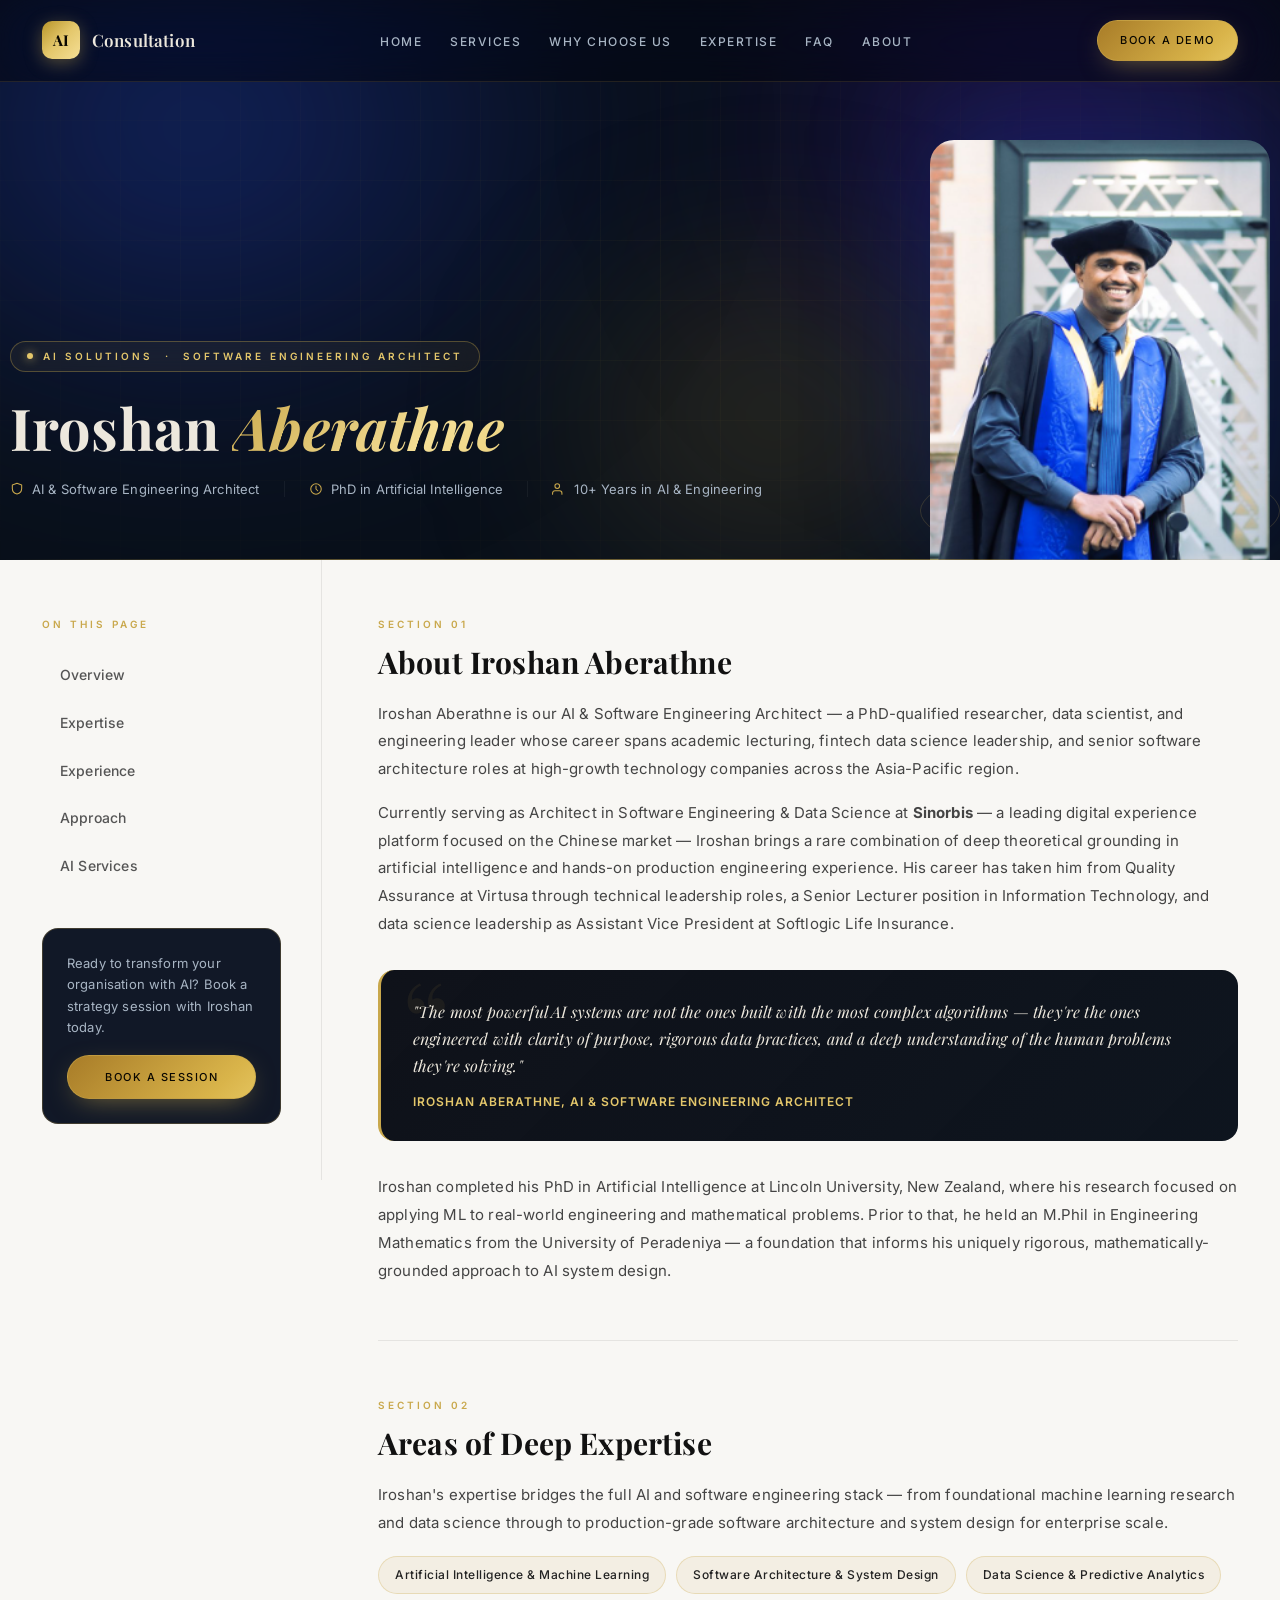
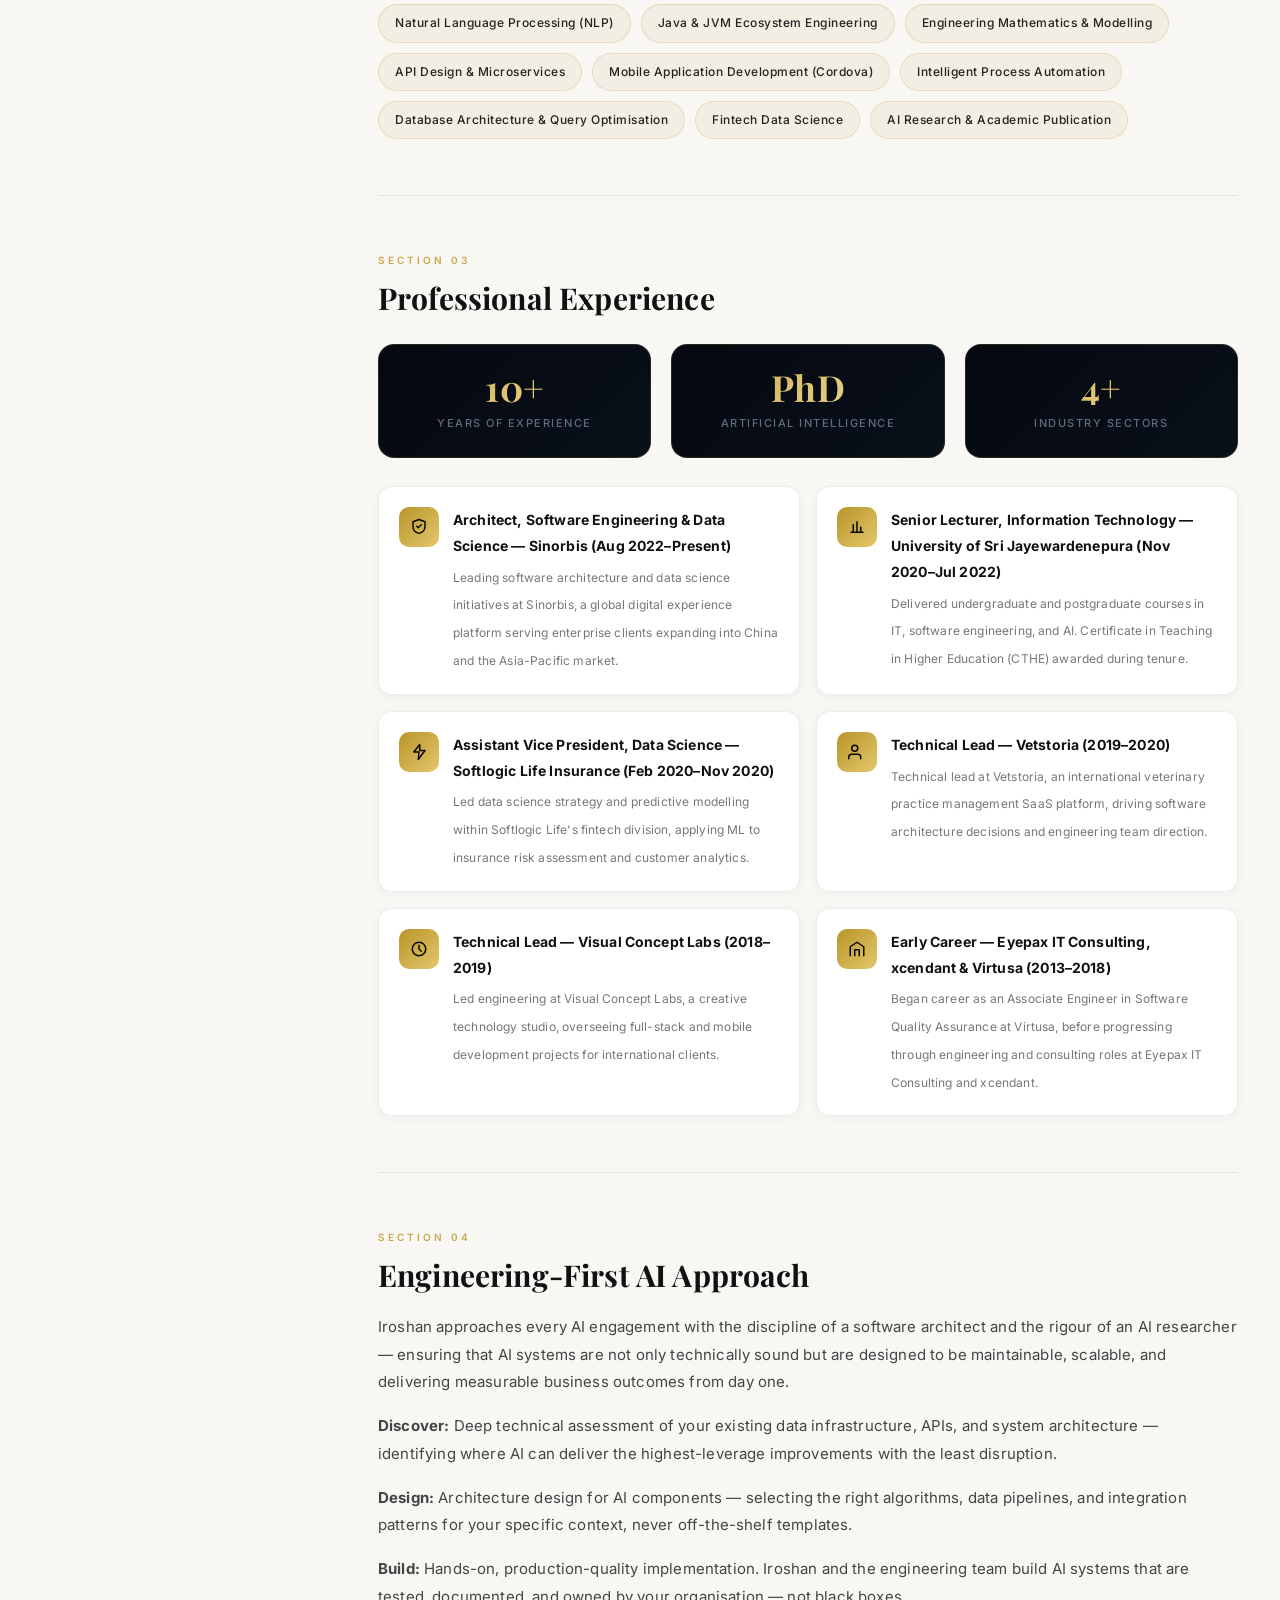
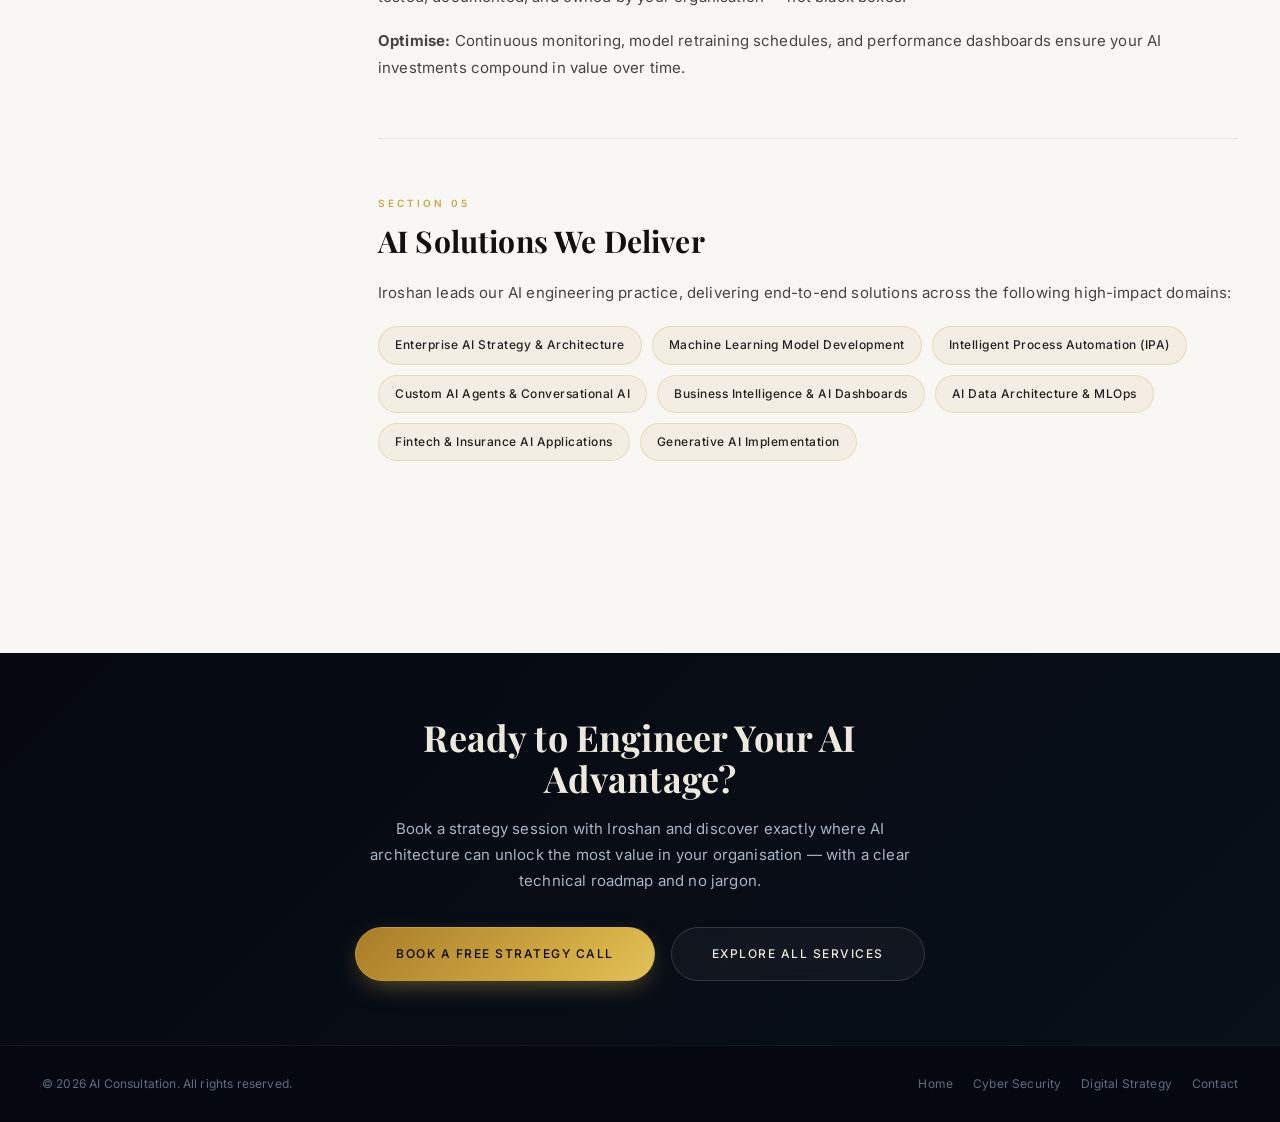
==== commit 1c8d80af: "Site updates" ====
--- a/about-ai.html
+++ b/about-ai.html
@@ -3,8 +3,8 @@
 <head>
 <meta charset="UTF-8">
 <meta name="viewport" content="width=device-width, initial-scale=1.0">
-<title>Dr. Iroshan Aberathne, AI Solutions Consultant | AI Consultation</title>
-<meta name="description" content="Meet Dr. Iroshan Aberathne, our Lead AI Strategy Consultant with 18+ years designing enterprise AI systems for Fortune 500 companies.">
+<title>Iroshan Aberathne — AI & Software Engineering Architect | AI Consultation</title>
+<meta name="description" content="Meet Iroshan Aberathne, our AI & Software Engineering Architect — a PhD-qualified AI researcher and data science leader with experience across Singapore's tech sector, academia, and multi-national organisations.">
 <link rel="preconnect" href="https://fonts.googleapis.com">
 <link rel="preconnect" href="https://fonts.gstatic.com" crossorigin>
 <link href="https://fonts.googleapis.com/css2?family=Inter:wght@300;400;500;600;700&family=Playfair+Display:ital,wght@0,400;0,600;0,700;1,400;1,600&display=swap" rel="stylesheet">
@@ -26,7 +26,7 @@
         <li><a href="index.html#why-us">Why Choose Us</a></li>
         <li><a href="index.html#expertise">Expertise</a></li>
         <li><a href="index.html#faq">FAQ</a></li>
-        <li><a href="index.html#contact">Contact</a></li>
+        <li><a href="about.html">About</a></li>
       </ul>
     </nav>
     <a href="index.html#book-demo" class="btn btn-gold">Book a Demo</a>
@@ -44,7 +44,7 @@
     <li><a href="index.html#why-us">Why Choose Us</a></li>
     <li><a href="index.html#expertise">Expertise</a></li>
     <li><a href="index.html#faq">FAQ</a></li>
-    <li><a href="index.html#contact">Contact</a></li>
+    <li><a href="about.html">About</a></li>
   </ul>
   <a href="index.html#book-demo" class="btn btn-gold">Book a Demo</a>
 </div>
@@ -64,25 +64,25 @@
     <div class="about-hero-content" data-reveal="fade-up">
       <div class="about-eyebrow">
         <span class="about-eyebrow-dot"></span>
-        <span>AI Solutions &nbsp;·&nbsp; Lead Consultant</span>
+        <span>AI Solutions &nbsp;·&nbsp; Software Engineering Architect</span>
       </div>
       <h1 class="about-hero-title">
-        Dr. Iroshan <em>Aberathne</em>
+        Iroshan <em>Aberathne</em>
       </h1>
       <div class="about-hero-meta">
         <div class="about-hero-meta-item">
           <svg viewBox="0 0 24 24"><path d="M12 2 4 5v6c0 5 3.5 8.5 8 9.5 4.5-1 8-4.5 8-9.5V5l-8-3z"/></svg>
-          <span>Chief AI Strategy Officer</span>
+          <span>AI & Software Engineering Architect</span>
         </div>
         <div class="about-hero-meta-sep"></div>
         <div class="about-hero-meta-item">
           <svg viewBox="0 0 24 24"><circle cx="12" cy="12" r="9"/><path d="M12 7v5l3 3"/></svg>
-          <span>18+ Years Experience</span>
+          <span>PhD in Artificial Intelligence</span>
         </div>
         <div class="about-hero-meta-sep"></div>
         <div class="about-hero-meta-item">
           <svg viewBox="0 0 24 24"><path d="M17 21v-2a4 4 0 0 0-4-4H5a4 4 0 0 0-4 4v2"/><circle cx="9" cy="7" r="4"/></svg>
-          <span>200+ Enterprises Served</span>
+          <span>10+ Years in AI & Engineering</span>
         </div>
       </div>
     </div>
@@ -93,7 +93,7 @@
       <div class="about-portrait-ring"></div>
       <img
         src="images/consultant-ai.png"
-        alt="Dr. Iroshan Aberathne — AI Solutions Consultant"
+        alt="Iroshan Aberathne — AI & Software Engineering Architect"
         class="about-hero-portrait"
       >
     </div>
@@ -110,12 +110,12 @@
       <nav class="about-sidebar-nav" aria-label="Page sections">
         <a href="#about-overview" class="about-sidebar-link active" id="nav-overview">Overview</a>
         <a href="#about-expertise" class="about-sidebar-link" id="nav-expertise">Expertise</a>
-        <a href="#about-achievements" class="about-sidebar-link" id="nav-achievements">Achievements</a>
+        <a href="#about-experience" class="about-sidebar-link" id="nav-experience">Experience</a>
         <a href="#about-approach" class="about-sidebar-link" id="nav-approach">Approach</a>
         <a href="#about-services" class="about-sidebar-link" id="nav-services">AI Services</a>
       </nav>
       <div class="sidebar-cta-card">
-        <p>Ready to transform your enterprise with AI? Schedule a strategy call with Dr. Aberathne today.</p>
+        <p>Ready to transform your organisation with AI? Book a strategy session with Iroshan today.</p>
         <a href="index.html#book-demo" class="btn btn-gold">Book a Session</a>
       </div>
     </aside>
@@ -126,17 +126,17 @@
       <!-- Overview -->
       <section class="about-section" id="about-overview">
         <p class="about-section-num">Section 01</p>
-        <h2 class="about-section-title">About Dr. Iroshan Aberathne</h2>
-        <div class="about-section-body">
-          <p>Dr. Iroshan Aberathne is our Chief AI Strategy Officer and Lead AI Solutions Consultant, a globally recognized authority on enterprise artificial intelligence adoption and transformation. With over 18 years of hands-on experience designing AI architectures for Fortune 500 companies, he brings an unparalleled depth of expertise across machine learning, intelligent automation, and predictive analytics.</p>
-          <p>Dr. Aberathne holds a PhD in Computer Science from the Massachusetts Institute of Technology (MIT), where his doctoral research pioneered adaptive neural networks for real-time decision-making systems. Before joining AI Consultation, he served as VP of AI Innovation at a leading technology group, overseeing the deployment of AI systems that generated over $2.4 billion in documented value across 60+ enterprise clients.</p>
+        <h2 class="about-section-title">About Iroshan Aberathne</h2>
+        <div class="about-section-body">
+          <p>Iroshan Aberathne is our AI & Software Engineering Architect — a PhD-qualified researcher, data scientist, and engineering leader whose career spans academic lecturing, fintech data science leadership, and senior software architecture roles at high-growth technology companies across the Asia-Pacific region.</p>
+          <p>Currently serving as Architect in Software Engineering & Data Science at <strong>Sinorbis</strong> — a leading digital experience platform focused on the Chinese market — Iroshan brings a rare combination of deep theoretical grounding in artificial intelligence and hands-on production engineering experience. His career has taken him from Quality Assurance at Virtusa through technical leadership roles, a Senior Lecturer position in Information Technology, and data science leadership as Assistant Vice President at Softlogic Life Insurance.</p>
 
           <div class="about-quote">
-            <p>"The question for every executive is no longer whether to adopt AI, it's how to adopt AI strategically so it compounds your competitive advantage over time rather than adding operational complexity."</p>
-            <cite>Dr. Iroshan Aberathne, Chief AI Strategy Officer</cite>
-          </div>
-
-          <p>His philosophy is rooted in pragmatism: AI must be measurable, explainable, and deeply integrated with human judgement, not a black-box afterthought. Every engagement begins with understanding your organization's unique data assets, processes, and strategic objectives before recommending a single technology.</p>
+            <p>"The most powerful AI systems are not the ones built with the most complex algorithms — they're the ones engineered with clarity of purpose, rigorous data practices, and a deep understanding of the human problems they're solving."</p>
+            <cite>Iroshan Aberathne, AI & Software Engineering Architect</cite>
+          </div>
+
+          <p>Iroshan completed his PhD in Artificial Intelligence at Lincoln University, New Zealand, where his research focused on applying ML to real-world engineering and mathematical problems. Prior to that, he held an M.Phil in Engineering Mathematics from the University of Peradeniya — a foundation that informs his uniquely rigorous, mathematically-grounded approach to AI system design.</p>
         </div>
       </section>
 
@@ -145,42 +145,42 @@
         <p class="about-section-num">Section 02</p>
         <h2 class="about-section-title">Areas of Deep Expertise</h2>
         <div class="about-section-body">
-          <p>Dr. Aberathne's expertise spans the full AI lifecycle, from strategic visioning and data architecture through to model deployment, governance, and continuous optimization.</p>
+          <p>Iroshan's expertise bridges the full AI and software engineering stack — from foundational machine learning research and data science through to production-grade software architecture and system design for enterprise scale.</p>
           <div class="expertise-tags">
-            <span class="expertise-tag">AI Strategy & Roadmapping</span>
-            <span class="expertise-tag">Large Language Models (LLMs)</span>
-            <span class="expertise-tag">Machine Learning Engineering</span>
+            <span class="expertise-tag">Artificial Intelligence & Machine Learning</span>
+            <span class="expertise-tag">Software Architecture & System Design</span>
+            <span class="expertise-tag">Data Science & Predictive Analytics</span>
+            <span class="expertise-tag">Natural Language Processing (NLP)</span>
+            <span class="expertise-tag">Java & JVM Ecosystem Engineering</span>
+            <span class="expertise-tag">Engineering Mathematics & Modelling</span>
+            <span class="expertise-tag">API Design & Microservices</span>
+            <span class="expertise-tag">Mobile Application Development (Cordova)</span>
             <span class="expertise-tag">Intelligent Process Automation</span>
-            <span class="expertise-tag">Predictive Analytics</span>
-            <span class="expertise-tag">AI Governance & Ethics</span>
-            <span class="expertise-tag">Natural Language Processing</span>
-            <span class="expertise-tag">Computer Vision</span>
-            <span class="expertise-tag">Custom AI Agent Development</span>
-            <span class="expertise-tag">Business Intelligence</span>
-            <span class="expertise-tag">Cloud AI Architecture (AWS/Azure/GCP)</span>
-            <span class="expertise-tag">AI Change Management</span>
-          </div>
-        </div>
-      </section>
-
-      <!-- Achievements -->
-      <section class="about-section" id="about-achievements">
+            <span class="expertise-tag">Database Architecture & Query Optimisation</span>
+            <span class="expertise-tag">Fintech Data Science</span>
+            <span class="expertise-tag">AI Research & Academic Publication</span>
+          </div>
+        </div>
+      </section>
+
+      <!-- Experience -->
+      <section class="about-section" id="about-experience">
         <p class="about-section-num">Section 03</p>
-        <h2 class="about-section-title">Key Achievements</h2>
+        <h2 class="about-section-title">Professional Experience</h2>
         <div class="about-section-body">
 
           <div class="about-stats-row">
             <div class="about-stat-card">
-              <div class="about-stat-num">200+</div>
-              <div class="about-stat-label">Enterprise Clients</div>
+              <div class="about-stat-num">10+</div>
+              <div class="about-stat-label">Years of Experience</div>
             </div>
             <div class="about-stat-card">
-              <div class="about-stat-num">$2.4B</div>
-              <div class="about-stat-label">Value Delivered</div>
+              <div class="about-stat-num">PhD</div>
+              <div class="about-stat-label">Artificial Intelligence</div>
             </div>
             <div class="about-stat-card">
-              <div class="about-stat-num">18+</div>
-              <div class="about-stat-label">Years of Experience</div>
+              <div class="about-stat-num">4+</div>
+              <div class="about-stat-label">Industry Sectors</div>
             </div>
           </div>
 
@@ -190,8 +190,8 @@
                 <svg viewBox="0 0 24 24"><path d="M12 2 4 5v6c0 5 3.5 8.5 8 9.5 4.5-1 8-4.5 8-9.5V5l-8-3z"/><path d="m9 11 2 2 4-4" stroke-linecap="round" stroke-linejoin="round"/></svg>
               </div>
               <div class="achievement-text">
-                <strong>MIT PhD, Computer Science</strong>
-                <span>Doctoral research in adaptive neural networks & real-time AI decision systems</span>
+                <strong>Architect, Software Engineering & Data Science — Sinorbis (Aug 2022–Present)</strong>
+                <span>Leading software architecture and data science initiatives at Sinorbis, a global digital experience platform serving enterprise clients expanding into China and the Asia-Pacific market.</span>
               </div>
             </div>
             <div class="achievement-item">
@@ -199,8 +199,8 @@
                 <svg viewBox="0 0 24 24"><path d="M4 19h16M7 19V9m5 10V5m5 14v-7"/></svg>
               </div>
               <div class="achievement-text">
-                <strong>Forbes AI 50 Honoree (2022, 2023)</strong>
-                <span>Recognized among the world's most impactful AI leaders in enterprise consulting</span>
+                <strong>Senior Lecturer, Information Technology — University of Sri Jayewardenepura (Nov 2020–Jul 2022)</strong>
+                <span>Delivered undergraduate and postgraduate courses in IT, software engineering, and AI. Certificate in Teaching in Higher Education (CTHE) awarded during tenure.</span>
               </div>
             </div>
             <div class="achievement-item">
@@ -208,17 +208,17 @@
                 <svg viewBox="0 0 24 24"><path d="m13 2-8 10h7l-1 10 9-12h-7z"/></svg>
               </div>
               <div class="achievement-text">
-                <strong>30-Day Launch Methodology</strong>
-                <span>Created the industry-first 30-day AI deployment framework, adopted by 60+ Fortune 500 firms</span>
-              </div>
-            </div>
-            <div class="achievement-item">
-              <div class="achievement-icon">
-                <svg viewBox="0 0 24 24"><path d="M17 21v-2a4 4 0 0 0-4-4H5a4 4 0 0 0-4 4v2"/><circle cx="9" cy="7" r="4"/><path d="M23 21v-2a4 4 0 0 0-3-3.87M16 3.13a4 4 0 0 1 0 7.75"/></svg>
-              </div>
-              <div class="achievement-text">
-                <strong>3,000+ Executives Trained</strong>
-                <span>Delivered AI literacy programs to C-Suite leaders across 28 countries</span>
+                <strong>Assistant Vice President, Data Science — Softlogic Life Insurance (Feb 2020–Nov 2020)</strong>
+                <span>Led data science strategy and predictive modelling within Softlogic Life's fintech division, applying ML to insurance risk assessment and customer analytics.</span>
+              </div>
+            </div>
+            <div class="achievement-item">
+              <div class="achievement-icon">
+                <svg viewBox="0 0 24 24"><path d="M17 21v-2a4 4 0 0 0-4-4H5a4 4 0 0 0-4 4v2"/><circle cx="9" cy="7" r="4"/></svg>
+              </div>
+              <div class="achievement-text">
+                <strong>Technical Lead — Vetstoria (2019–2020)</strong>
+                <span>Technical lead at Vetstoria, an international veterinary practice management SaaS platform, driving software architecture decisions and engineering team direction.</span>
               </div>
             </div>
             <div class="achievement-item">
@@ -226,8 +226,8 @@
                 <svg viewBox="0 0 24 24"><circle cx="12" cy="12" r="9"/><path d="M12 7v5l3 3"/></svg>
               </div>
               <div class="achievement-text">
-                <strong>Patent Holder, AI Automation</strong>
-                <span>Holds 4 US patents in intelligent workflow automation and real-time ML inference</span>
+                <strong>Technical Lead — Visual Concept Labs (2018–2019)</strong>
+                <span>Led engineering at Visual Concept Labs, a creative technology studio, overseeing full-stack and mobile development projects for international clients.</span>
               </div>
             </div>
             <div class="achievement-item">
@@ -235,8 +235,8 @@
                 <svg viewBox="0 0 24 24"><path d="M3 21V9l9-6 9 6v12"/><path d="M9 21v-8h6v8"/></svg>
               </div>
               <div class="achievement-text">
-                <strong>Published Author</strong>
-                <span>"The Executive's AI Playbook" bestseller translated into 12 languages</span>
+                <strong>Early Career — Eyepax IT Consulting, xcendant & Virtusa (2013–2018)</strong>
+                <span>Began career as an Associate Engineer in Software Quality Assurance at Virtusa, before progressing through engineering and consulting roles at Eyepax IT Consulting and xcendant.</span>
               </div>
             </div>
           </div>
@@ -246,13 +246,13 @@
       <!-- Approach -->
       <section class="about-section" id="about-approach">
         <p class="about-section-num">Section 04</p>
-        <h2 class="about-section-title">Our Consulting Approach</h2>
-        <div class="about-section-body">
-          <p>Dr. Aberathne leads every AI engagement through a disciplined, four-phase framework that balances speed-to-value with long-term architectural soundness. This proven methodology has been stress-tested across industries from healthcare and financial services to manufacturing and retail.</p>
-          <p><strong>Phase 1 - Discover:</strong> A deep-dive audit of your existing data infrastructure, business processes, and strategic goals to identify where AI delivers the highest-leverage impact.</p>
-          <p><strong>Phase 2 - Design:</strong> Co-creation of a tailored AI architecture and implementation roadmap with clear milestones, success metrics, and risk mitigation controls.</p>
-          <p><strong>Phase 3 - Deploy:</strong> Rapid, iterative build-and-test cycles using agile AI engineering to get your first measurable result within 30 days, not 6 months.</p>
-          <p><strong>Phase 4 - Optimize:</strong> Continuous model monitoring, retraining, and performance optimization with full transparency via live executive dashboards.</p>
+        <h2 class="about-section-title">Engineering-First AI Approach</h2>
+        <div class="about-section-body">
+          <p>Iroshan approaches every AI engagement with the discipline of a software architect and the rigour of an AI researcher — ensuring that AI systems are not only technically sound but are designed to be maintainable, scalable, and delivering measurable business outcomes from day one.</p>
+          <p><strong>Discover:</strong> Deep technical assessment of your existing data infrastructure, APIs, and system architecture — identifying where AI can deliver the highest-leverage improvements with the least disruption.</p>
+          <p><strong>Design:</strong> Architecture design for AI components — selecting the right algorithms, data pipelines, and integration patterns for your specific context, never off-the-shelf templates.</p>
+          <p><strong>Build:</strong> Hands-on, production-quality implementation. Iroshan and the engineering team build AI systems that are tested, documented, and owned by your organisation — not black boxes.</p>
+          <p><strong>Optimise:</strong> Continuous monitoring, model retraining schedules, and performance dashboards ensure your AI investments compound in value over time.</p>
         </div>
       </section>
 
@@ -261,15 +261,15 @@
         <p class="about-section-num">Section 05</p>
         <h2 class="about-section-title">AI Solutions We Deliver</h2>
         <div class="about-section-body">
-          <p>Under Dr. Aberathne's leadership, our AI practice delivers end-to-end solutions across the following high-impact domains:</p>
+          <p>Iroshan leads our AI engineering practice, delivering end-to-end solutions across the following high-impact domains:</p>
           <div class="expertise-tags">
-            <span class="expertise-tag">Enterprise AI Strategy & Roadmapping</span>
+            <span class="expertise-tag">Enterprise AI Strategy & Architecture</span>
+            <span class="expertise-tag">Machine Learning Model Development</span>
             <span class="expertise-tag">Intelligent Process Automation (IPA)</span>
             <span class="expertise-tag">Custom AI Agents & Conversational AI</span>
-            <span class="expertise-tag">Machine Learning Model Development</span>
             <span class="expertise-tag">Business Intelligence & AI Dashboards</span>
             <span class="expertise-tag">AI Data Architecture & MLOps</span>
-            <span class="expertise-tag">AI-Powered Customer Experience</span>
+            <span class="expertise-tag">Fintech & Insurance AI Applications</span>
             <span class="expertise-tag">Generative AI Implementation</span>
           </div>
         </div>
@@ -282,8 +282,8 @@
 <!-- ===================== CTA ===================== -->
 <div class="about-cta-section">
   <div class="about-cta-inner">
-    <h2>Ready to Build Your AI Advantage?</h2>
-    <p>Book a strategy session with Dr. Aberathne and discover exactly where AI can unlock the most value in your organization, within 30 days.</p>
+    <h2>Ready to Engineer Your AI Advantage?</h2>
+    <p>Book a strategy session with Iroshan and discover exactly where AI architecture can unlock the most value in your organisation — with a clear technical roadmap and no jargon.</p>
     <div class="about-cta-btns">
       <a href="index.html#book-demo" class="btn btn-gold btn-lg">Book a Free Strategy Call</a>
       <a href="index.html#services" class="btn btn-ghost btn-lg">Explore All Services</a>
@@ -298,7 +298,7 @@
     <div class="about-footer-links">
       <a href="index.html">Home</a>
       <a href="about-cyber.html">Cyber Security</a>
-      <a href="about-marketing.html">Digital Marketing</a>
+      <a href="about-marketing.html">Digital Strategy</a>
       <a href="index.html#contact">Contact</a>
     </div>
   </div>
@@ -306,14 +306,10 @@
 
 <script>
   document.getElementById('year').textContent = new Date().getFullYear();
-
-  // Sticky header
   const header = document.getElementById('siteHeader');
   window.addEventListener('scroll', () => {
     header.classList.toggle('scrolled', window.scrollY > 40);
   }, { passive: true });
-
-  // Mobile menu
   const menuToggle = document.getElementById('menuToggle');
   const mobileNav = document.getElementById('mobileNav');
   menuToggle.addEventListener('click', () => {
@@ -327,8 +323,6 @@
     menuToggle.classList.remove('active');
     document.body.style.overflow = '';
   }));
-
-  // Scroll reveal
   const revealEls = document.querySelectorAll('[data-reveal]');
   if ('IntersectionObserver' in window) {
     const obs = new IntersectionObserver(entries => {
@@ -338,8 +332,6 @@
   } else {
     revealEls.forEach(el => el.classList.add('revealed'));
   }
-
-  // Active sidebar link on scroll
   const sections = document.querySelectorAll('.about-section[id]');
   const navLinks = document.querySelectorAll('.about-sidebar-link');
   const activateLink = () => {
--- a/about.css
+++ b/about.css
@@ -33,7 +33,7 @@
 }
 
 *, *::before, *::after { box-sizing: border-box; }
-html { scroll-behavior: smooth; }
+html { scroll-behavior: smooth; overflow-x: hidden; }
 body {
   margin: 0;
   background: var(--bg-primary);
@@ -169,6 +169,7 @@
   flex-direction: column;
   gap: 5px;
   padding: 6px;
+  z-index: 1100;
 }
 .menu-toggle span {
   width: 22px; height: 1.5px;
@@ -772,36 +773,114 @@
   .about-layout { grid-template-columns: 240px 1fr; }
 }
 
+@media (max-width: 900px) {
+  .main-nav,
+  .header-inner > .btn-gold { display: none; }
+  .menu-toggle { display: flex; }
+
+  .site-header { padding: 14px 0; }
+  .header-inner { gap: 16px; }
+}
+
 @media (max-width: 768px) {
-  .main-nav { display: none; }
-  .menu-toggle { display: flex; }
-
+  .container { padding: 0 20px; }
+
+  .about-hero {
+    min-height: auto;
+  }
   .about-hero-inner {
     grid-template-columns: 1fr;
     align-items: center;
     padding: 120px 0 0;
     text-align: center;
-  }
-  .about-hero-portrait-wrap {
-    margin: 0 auto;
-  }
-  .about-hero-portrait { width: 220px; height: 280px; border-radius: 18px 18px 0 0; }
-  .about-hero-meta { justify-content: center; }
-
-  .about-layout { grid-template-columns: 1fr; }
+    gap: 32px;
+  }
+  .about-hero-content { padding-bottom: 0; }
+  .about-hero-portrait-wrap { margin: 0 auto; }
+  .about-hero-portrait {
+    width: 220px;
+    height: 280px;
+    border-radius: 18px 18px 0 0;
+  }
+  .about-portrait-ring { width: 280px; }
+  .about-hero-meta {
+    justify-content: center;
+    flex-direction: column;
+    gap: 12px;
+  }
+  .about-hero-meta-sep {
+    width: 60px;
+    height: 1px;
+  }
+  .about-eyebrow {
+    max-width: 100%;
+    flex-wrap: wrap;
+    justify-content: center;
+  }
+
+  .about-layout {
+    grid-template-columns: 1fr;
+    padding: 0 20px;
+  }
   .about-sidebar {
     position: static;
     border-right: none;
     border-bottom: 1px solid rgba(0,0,0,0.08);
     padding: 36px 0 28px;
   }
-  .about-sidebar-nav { flex-direction: row; flex-wrap: wrap; gap: 8px; }
+  .about-sidebar-nav {
+    flex-direction: row;
+    flex-wrap: wrap;
+    gap: 8px;
+  }
+  .about-sidebar-link {
+    padding: 8px 14px;
+    border-left: none;
+    border-radius: 999px;
+    font-size: 13px;
+  }
   .about-main { padding: 40px 0 60px; }
+  .about-section { padding-bottom: 40px; margin-bottom: 40px; }
+  .about-section-body { font-size: 14px; }
+  .about-quote { padding: 22px 20px; margin: 24px 0; }
+
   .achievements-list { grid-template-columns: 1fr; }
   .about-stats-row { grid-template-columns: 1fr; gap: 12px; }
+
+  .about-aurora-blob-1 { width: 560px; height: 440px; }
+  .about-aurora-blob-2 { width: 480px; height: 400px; }
+  .about-aurora-blob-3 { width: 400px; height: 360px; }
+
+  .about-cta-section { padding: 56px 0; }
+  .about-cta-inner { padding: 0 20px; }
+  .about-footer-inner {
+    flex-direction: column;
+    text-align: center;
+    justify-content: center;
+  }
+  .about-footer-links {
+    flex-wrap: wrap;
+    justify-content: center;
+    gap: 12px 20px;
+  }
 }
 
 @media (max-width: 480px) {
-  .container { padding: 0 20px; }
-  .about-cta-btns { flex-direction: column; align-items: center; }
-}
+  .container { padding: 0 16px; }
+  .about-layout { padding: 0 16px; }
+
+  .about-hero-inner { padding-top: 108px; }
+  .about-hero-title { font-size: clamp(28px, 9vw, 38px); }
+  .about-hero-portrait { width: 200px; height: 255px; }
+  .about-portrait-ring { width: 240px; }
+
+  .about-sidebar-nav { flex-direction: column; }
+  .about-sidebar-link { width: 100%; border-radius: 8px; }
+  .about-cta-btns {
+    flex-direction: column;
+    align-items: stretch;
+  }
+  .about-cta-btns .btn { width: 100%; justify-content: center; }
+  .sidebar-cta-card { margin-top: 28px; }
+  .achievement-item { padding: 16px; }
+}
